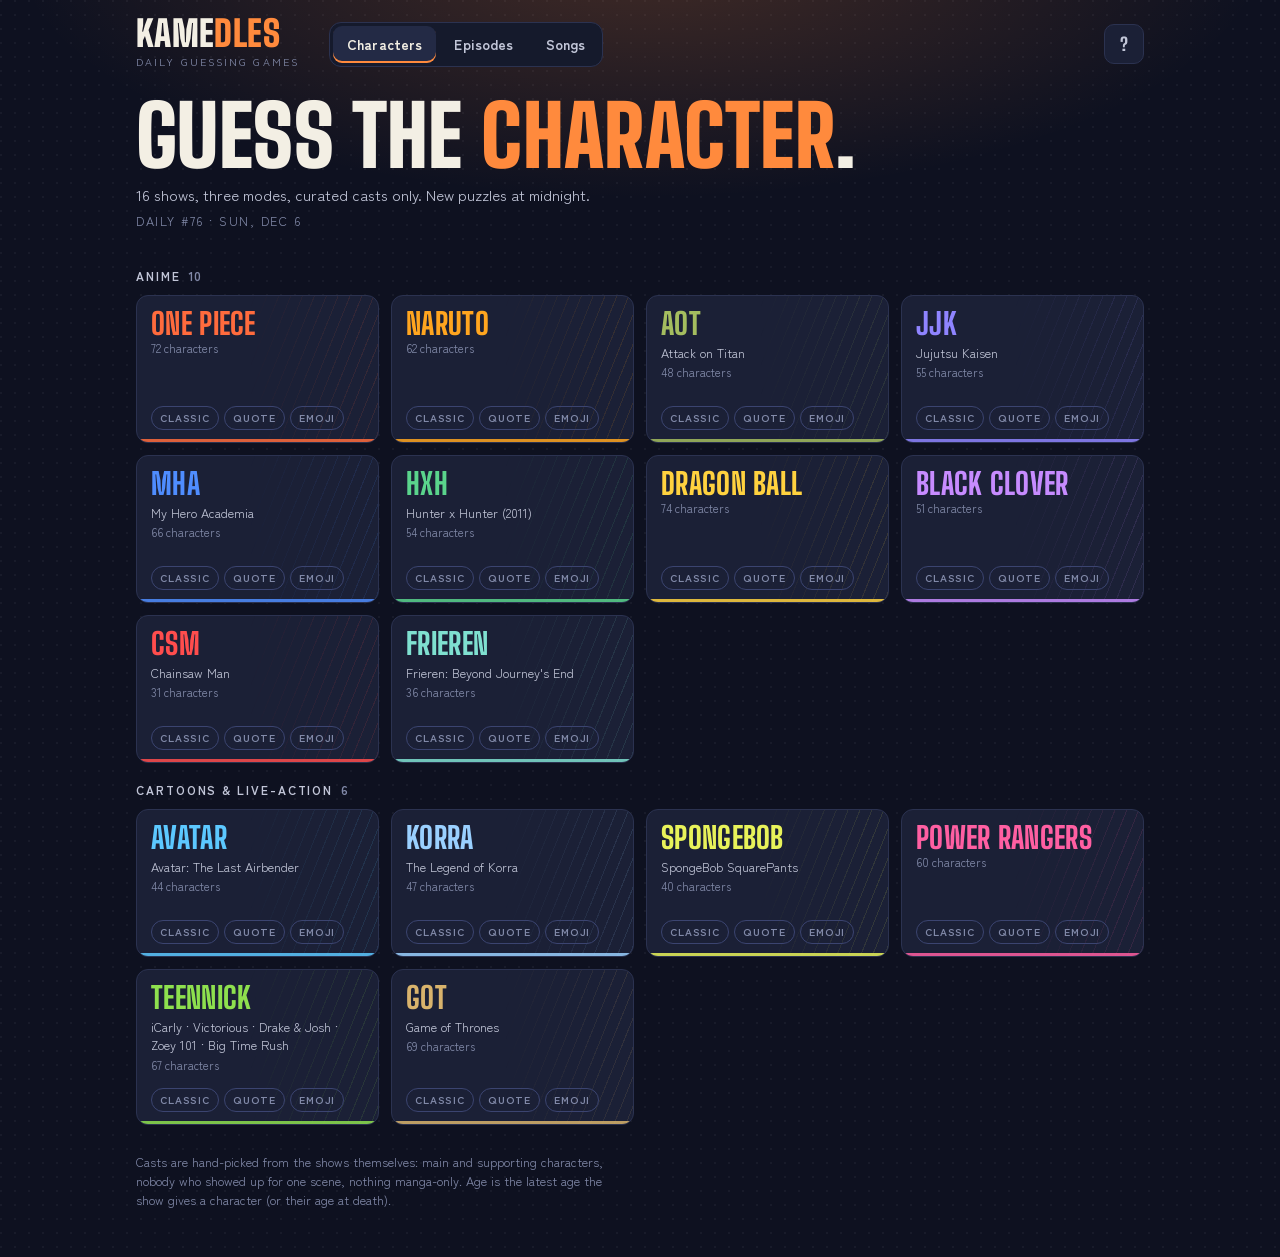
==== index.html @ 128ee5ff "Kamedles: daily character, episode and song guessing games Renamed from Shonendle since it's three g" ====
<!DOCTYPE html>
<html lang="en">
<head>
<meta charset="utf-8">
<meta name="viewport" content="width=device-width, initial-scale=1, viewport-fit=cover">
<meta name="referrer" content="no-referrer">
<title>Kamedles</title>
<meta name="description" content="Daily guessing games for the group: characters from 16 shows, episode stills, and songs from everyone's playlists.">
<link rel="preconnect" href="https://fonts.googleapis.com">
<link rel="preconnect" href="https://fonts.gstatic.com" crossorigin>
<link rel="stylesheet" href="https://fonts.googleapis.com/css2?family=Big+Shoulders+Display:wght@700;800;900&family=Zen+Kaku+Gothic+New:wght@400;500;700&display=swap">
<link rel="stylesheet" href="css/style.css">
</head>
<body>
<main id="app" class="wrap"></main>
<div id="modal" class="modal" hidden></div>
<div id="toast" class="toast" role="status" hidden></div>
<script src="data/index.js"></script>
<script src="data/onepiece.js"></script>
<script src="data/naruto.js"></script>
<script src="data/aot.js"></script>
<script src="data/jjk.js"></script>
<script src="data/mha.js"></script>
<script src="data/hxh.js"></script>
<script src="data/dragonball.js"></script>
<script src="data/blackclover.js"></script>
<script src="data/csm.js"></script>
<script src="data/frieren.js"></script>
<script src="data/avatar.js"></script>
<script src="data/spongebob.js"></script>
<script src="data/korra.js"></script>
<script src="data/powerrangers.js"></script>
<script src="data/teennick.js"></script>
<script src="data/got.js"></script>
<script src="data/images.js"></script>
<script src="data/episodes.js"></script>
<script src="data/songs.js"></script>
<script src="data/song-sources.js"></script>
<script src="js/app.js"></script>
<script src="js/episodes.js"></script>
<script src="js/songs.js"></script>
</body>
</html>
---- css/style.css ----
/* Kamedles — single dark theme, deliberately. */
:root {
  --ink: #0e1120;
  --ink-2: #151a2c;
  --panel: #1b2036;
  --panel-2: #232a45;
  --line: #2b3250;
  --line-2: #3b4470;
  --text: #f3efe4;
  --text-2: #c2c6d8;
  --muted: #8189a8;
  --accent: #ff8a3d;
  --accent-ink: #14110a;
  --ok: #1f8f56;
  --part: #e0b028;
  --part-ink: #1b1600;
  --bad: #a63a47;
  --unk: #343b5a;
  --radius: 12px;
  --font-display: "Big Shoulders Display", "Oswald", Impact, "Arial Narrow", sans-serif;
  --font-body: "Zen Kaku Gothic New", "Hiragino Sans", "Noto Sans JP", system-ui, -apple-system, "Segoe UI", sans-serif;
  color-scheme: dark;
}

*, *::before, *::after { box-sizing: border-box; }
[hidden] { display: none !important; }
html, body { margin: 0; }
html { height: 100%; }
body {
  min-height: 100%;
  font-family: var(--font-body);
  font-size: 15px;
  line-height: 1.5;
  color: var(--text);
  background-color: var(--ink);
  background-image:
    radial-gradient(ellipse 70% 40% at 50% -6%, color-mix(in srgb, var(--accent) 22%, transparent), transparent 70%),
    radial-gradient(circle at 1px 1px, rgba(255, 255, 255, 0.045) 1px, transparent 1.6px);
  background-size: 100% 100%, 14px 14px;
  background-attachment: fixed, scroll;
  -webkit-font-smoothing: antialiased;
  transition: background-color .3s;
}
button { font: inherit; color: inherit; cursor: pointer; }
button:focus-visible, input:focus-visible, a:focus-visible { outline: 2px solid var(--accent); outline-offset: 2px; }
a { color: var(--accent); }

.wrap { max-width: 1040px; margin: 0 auto; padding-inline: 16px; padding-block: 8px 48px; }

/* ---------- top bar ---------- */
.top { display: flex; align-items: center; justify-content: space-between; gap: 12px; padding-block: 10px 6px; }
.logo { display: flex; flex-direction: column; align-items: flex-start; gap: 0; background: none; border: 0; padding: 0; text-align: left; }
.logo-word {
  font-family: var(--font-display); font-weight: 900; font-size: 36px; line-height: .9; letter-spacing: .01em;
  text-transform: uppercase; color: var(--text);
}
.logo-word em { font-style: normal; color: var(--accent); }
.logo-sub { font-size: 10.5px; letter-spacing: .2em; text-transform: uppercase; color: var(--muted); margin-top: 4px; }
.top-actions { display: flex; gap: 8px; }
.ibtn {
  width: 40px; height: 40px; display: grid; place-items: center;
  border: 1px solid var(--line); border-radius: 10px; background: var(--panel); color: var(--text-2);
  font-family: var(--font-display); font-weight: 800; font-size: 18px;
}
.ibtn:hover { border-color: var(--line-2); color: var(--text); }
.ibtn svg { width: 18px; height: 18px; fill: none; stroke: currentColor; stroke-width: 2; stroke-linecap: round; stroke-linejoin: round; }

/* ---------- home ---------- */
.hero { padding-block: 22px 18px; }
.hero-title {
  font-family: var(--font-display); font-weight: 900; font-size: clamp(44px, 8vw, 84px); line-height: .9;
  margin: 0; text-transform: uppercase; letter-spacing: .005em; text-wrap: balance;
}
.hero-title em { font-style: normal; color: var(--accent); }
.hero-sub { margin: 10px 0 0; color: var(--text-2); max-width: 60ch; }
.hero-day { margin: 6px 0 0; font-size: 12.5px; letter-spacing: .12em; text-transform: uppercase; color: var(--muted); font-variant-numeric: tabular-nums; }

.series-grid { display: grid; grid-template-columns: repeat(auto-fill, minmax(196px, 1fr)); gap: 12px; }
.scard {
  position: relative; overflow: hidden; isolation: isolate;
  display: flex; flex-direction: column; justify-content: space-between; gap: 14px; min-height: 148px;
  padding: 14px 14px 12px; text-align: left;
  border: 1px solid var(--line); border-radius: var(--radius); background: var(--panel); color: var(--text);
  transition: transform .15s ease, border-color .15s ease, box-shadow .15s ease;
}
.scard::before {
  content: ""; position: absolute; inset: 0; z-index: -1; pointer-events: none;
  background: repeating-linear-gradient(112deg, transparent 0 10px, color-mix(in srgb, var(--accent) 14%, transparent) 10px 11px);
  -webkit-mask-image: linear-gradient(to left, #000 0%, transparent 55%);
  mask-image: linear-gradient(to left, #000 0%, transparent 55%);
  opacity: .9;
}
.scard::after {
  content: ""; position: absolute; left: 0; right: 0; bottom: 0; height: 3px; background: var(--accent); opacity: .85;
}
.scard:hover { transform: translateY(-2px); border-color: color-mix(in srgb, var(--accent) 55%, var(--line)); box-shadow: 0 10px 30px -18px color-mix(in srgb, var(--accent) 60%, transparent); }
.scard-big { font-family: var(--font-display); font-weight: 800; font-size: 30px; line-height: .92; text-transform: uppercase; color: var(--accent); letter-spacing: .01em; }
.scard-title { font-size: 12.5px; color: var(--text-2); margin-top: 6px; }
.scard-meta { font-size: 11.5px; color: var(--muted); margin-top: 2px; }
.pills { display: flex; flex-wrap: wrap; gap: 5px; }
.pill {
  font-size: 10.5px; letter-spacing: .08em; text-transform: uppercase; font-weight: 700;
  padding: 3px 8px; border-radius: 999px; border: 1px solid var(--line-2); color: var(--muted); background: transparent;
}
.pill.done { background: var(--ok); border-color: transparent; color: #fff; }
.pill.lost { background: var(--bad); border-color: transparent; color: #fff; }
.pill.live { border-color: var(--accent); color: var(--accent); }
.foot { margin-top: 28px; font-size: 12.5px; color: var(--muted); max-width: 70ch; }

/* ---------- play ---------- */
.play-head { display: flex; flex-wrap: wrap; align-items: flex-end; justify-content: space-between; gap: 10px 18px; margin-block: 6px 14px; }
.crumb { background: none; border: 0; padding: 0; color: var(--muted); font-size: 13px; font-weight: 600; }
.crumb:hover { color: var(--text); }
.series-title { font-family: var(--font-display); font-weight: 900; font-size: clamp(38px, 7vw, 64px); line-height: .88; margin: 4px 0 0; text-transform: uppercase; color: var(--accent); letter-spacing: .005em; }
.cutoff { margin: 6px 0 0; font-size: 12.5px; color: var(--muted); max-width: 60ch; }
.daybadge { font-size: 12px; letter-spacing: .12em; text-transform: uppercase; color: var(--muted); font-variant-numeric: tabular-nums; padding-bottom: 6px; }

.controls { display: flex; flex-wrap: wrap; align-items: center; justify-content: space-between; gap: 10px; margin-bottom: 14px; }
.seg { display: inline-flex; gap: 3px; padding: 3px; border-radius: 999px; background: var(--ink-2); border: 1px solid var(--line); }
.seg button { border: 0; background: transparent; color: var(--text-2); padding: 8px 15px; border-radius: 999px; font-weight: 700; font-size: 13.5px; line-height: 1; transition: background .15s, color .15s; }
.seg button:hover { color: var(--text); }
.seg button[aria-selected="true"] { background: var(--accent); color: var(--accent-ink); }
.seg.small button { padding: 7px 12px; font-size: 12.5px; }

.board { background: var(--panel); border: 1px solid var(--line); border-radius: 16px; padding: 18px; }
.lead { margin: 0 0 12px; color: var(--text-2); font-size: 14px; }
.lead b { color: var(--text); }

.prompt-quote { margin: 4px 0 18px; text-align: center; }
.prompt-quote blockquote {
  margin: 0; font-family: var(--font-display); font-weight: 800; font-size: clamp(26px, 4.6vw, 42px); line-height: 1.02;
  text-wrap: balance; letter-spacing: .005em;
}
.prompt-quote blockquote::before, .prompt-quote blockquote::after { color: var(--accent); }
.prompt-quote blockquote::before { content: "“ "; }
.prompt-quote blockquote::after { content: " ”"; }
.prompt-quote .who { margin-top: 8px; font-size: 12.5px; letter-spacing: .14em; text-transform: uppercase; color: var(--muted); }

.prompt-emoji { display: flex; flex-wrap: wrap; justify-content: center; gap: 10px; margin: 6px 0 18px; }
.emo { width: 66px; height: 66px; display: grid; place-items: center; font-size: 36px; line-height: 1; border-radius: 14px; background: var(--ink-2); border: 1px solid var(--line); }
.emo.slot { color: var(--muted); font-family: var(--font-display); font-weight: 800; font-size: 30px; border-style: dashed; border-color: var(--line-2); }
.emo.pop { animation: pop .35s cubic-bezier(.2, .8, .3, 1.4) both; }
.prompt-note { text-align: center; margin: -8px 0 14px; font-size: 12.5px; color: var(--muted); }

.guess-form { position: relative; }
.guess-input {
  width: 100%; padding: 14px 118px 14px 16px; font: inherit; font-size: 17px; color: var(--text);
  background: var(--ink-2); border: 1.5px solid var(--line-2); border-radius: 12px;
}
.guess-input::placeholder { color: var(--muted); }
.guess-input:focus { border-color: var(--accent); box-shadow: 0 0 0 3px color-mix(in srgb, var(--accent) 25%, transparent); outline: none; }
.guess-submit {
  position: absolute; right: 6px; top: 6px; bottom: 6px; padding: 0 16px; border: 0; border-radius: 9px;
  background: var(--accent); color: var(--accent-ink); font-weight: 800; letter-spacing: .04em; text-transform: uppercase; font-size: 13px;
}
.guess-submit:disabled { opacity: .45; cursor: default; }
.suggest {
  position: absolute; left: 0; right: 0; top: calc(100% + 6px); z-index: 30; max-height: 330px; overflow-y: auto;
  background: var(--panel-2); border: 1px solid var(--line-2); border-radius: 12px; box-shadow: 0 20px 40px -20px rgba(0, 0, 0, .8); padding: 4px;
}
.sug { display: flex; align-items: center; gap: 12px; width: 100%; padding: 7px 10px; border: 0; border-radius: 8px; background: transparent; text-align: left; font-weight: 600; }
.sug[aria-selected="true"], .sug:hover { background: color-mix(in srgb, var(--accent) 20%, transparent); }
.sug .alias { font-size: 12px; color: var(--muted); font-weight: 500; }
.sug { font-size: 15.5px; }
.sug-empty { padding: 10px 12px; color: var(--muted); font-size: 13.5px; }
.avatar {
  flex: 0 0 auto; width: 44px; height: 44px; border-radius: 9px; overflow: hidden; display: grid; place-items: center;
  font-family: var(--font-display); font-weight: 800; font-size: 16px; letter-spacing: .02em;
  background: color-mix(in srgb, var(--accent) 22%, var(--ink-2)); color: var(--accent);
  border: 1px solid color-mix(in srgb, var(--accent) 30%, var(--line));
}
.avatar img { width: 100%; height: 100%; object-fit: cover; object-position: 50% 20%; display: block; }
.avatar.lg { width: 76px; height: 76px; border-radius: 12px; font-size: 26px; }
.sug .avatar { width: 48px; height: 48px; }
.sug-name { display: flex; flex-direction: column; line-height: 1.2; }
/* classic grid */
.grid-wrap { overflow-x: auto; margin-top: 16px; padding-bottom: 6px; scrollbar-width: thin; }
.grid { display: grid; grid-template-columns: minmax(180px, 1.6fr) repeat(6, minmax(96px, 1fr)); gap: 6px; min-width: 792px; }
.gh { font-size: 10.5px; letter-spacing: .12em; text-transform: uppercase; color: var(--muted); text-align: center; padding: 2px 2px 6px; border-bottom: 1px solid var(--line); font-weight: 700; white-space: nowrap; overflow: hidden; text-overflow: ellipsis; }
.gh:first-child { text-align: left; }
.rows, .grow { display: contents; }
.tile {
  position: relative; min-height: 74px; padding: 8px 6px; border-radius: 9px;
  display: flex; flex-direction: column; align-items: center; justify-content: center; gap: 2px;
  text-align: center; font-size: 13px; font-weight: 600; line-height: 1.2; color: #fff; background: var(--unk);
  overflow-wrap: anywhere; backface-visibility: hidden;
}
.tile.ok { background: var(--ok); }
.tile.part { background: var(--part); color: var(--part-ink); }
.tile.bad { background: var(--bad); }
.tile.unk { background: var(--unk); color: var(--text-2); }
.tile.name .avatar { width: 54px; height: 54px; }
.tile.name { flex-direction: row; justify-content: flex-start; gap: 10px; text-align: left; padding-left: 8px; background: var(--ink-2); border: 1px solid var(--line); color: var(--text); font-weight: 700; }
.tile .val { font-variant-numeric: tabular-nums; }
.tile .val.big { font-size: 18px; font-family: var(--font-display); font-weight: 800; letter-spacing: .02em; }
.tile .arrow { font-size: 11px; letter-spacing: .06em; text-transform: uppercase; opacity: .95; font-weight: 800; }
.tile.anim { animation: flipin .55s cubic-bezier(.2, .7, .2, 1) both; animation-delay: calc(var(--i) * 110ms); }
@keyframes flipin {
  from { transform: rotateX(-90deg); background: var(--ink-2); color: transparent; }
  55% { color: transparent; }
  to { transform: none; }
}
@keyframes pop { from { transform: scale(.4); opacity: 0; } to { transform: none; opacity: 1; } }
.legend { display: flex; flex-wrap: wrap; gap: 6px 14px; margin-top: 12px; font-size: 12px; color: var(--muted); }
.legend span { display: inline-flex; align-items: center; gap: 6px; }
.legend i { display: inline-block; width: 12px; height: 12px; border-radius: 3px; }

/* quote / emoji guess list */
.glist { display: flex; flex-direction: column; gap: 6px; margin-top: 16px; }
.gi { display: flex; align-items: center; gap: 10px; padding: 9px 12px; border-radius: 10px; background: var(--bad); color: #fff; font-weight: 700; }
.gi.ok { background: var(--ok); }
.gi .avatar { width: 36px; height: 36px; background: rgba(0, 0, 0, .25); color: #fff; border-color: rgba(0, 0, 0, .2); }
.gi.anim { animation: slidein .3s ease both; }
@keyframes slidein { from { transform: translateY(-6px); opacity: 0; } to { transform: none; opacity: 1; } }
.hints { display: grid; grid-template-columns: repeat(auto-fit, minmax(160px, 1fr)); gap: 8px; margin-top: 14px; }
.hint {
  display: flex; flex-direction: column; align-items: flex-start; gap: 2px; text-align: left;
  border: 1px dashed var(--line-2); border-radius: 10px; padding: 9px 11px; font-size: 13.5px; min-height: 64px;
  background: transparent; color: var(--text);
}
.hint .hl { display: block; font-size: 10.5px; letter-spacing: .12em; text-transform: uppercase; color: var(--muted); font-weight: 700; }
.hint.locked { color: var(--muted); }
.hint.ready {
  border-style: solid; border-color: color-mix(in srgb, var(--accent) 60%, var(--line-2));
  background: repeating-linear-gradient(135deg, color-mix(in srgb, var(--accent) 12%, transparent) 0 8px, transparent 8px 16px);
  transition: transform .15s ease, background-color .15s ease;
}
.hint.ready:hover { transform: translateY(-1px); background-color: color-mix(in srgb, var(--accent) 10%, transparent); }
.hint.ready .tap { font-weight: 800; color: var(--accent); font-size: 13px; letter-spacing: .02em; }
.hint.open { border-style: solid; border-color: color-mix(in srgb, var(--accent) 55%, var(--line-2)); background: color-mix(in srgb, var(--accent) 9%, transparent); }
.hint.flip { animation: flipcard .45s cubic-bezier(.2, .7, .2, 1) both; }
@keyframes flipcard { from { transform: perspective(600px) rotateY(-90deg); opacity: .4; } to { transform: none; opacity: 1; } }

/* home groups */
.group { margin-top: 18px; }
.group:first-of-type { margin-top: 4px; }
.group-label {
  display: flex; align-items: baseline; gap: 8px; margin: 0 0 10px;
  font-size: 12px; letter-spacing: .16em; text-transform: uppercase; color: var(--text-2); font-weight: 700;
}
.group-label span { color: var(--muted); font-weight: 600; letter-spacing: .04em; }

/* reveal + result */
.reveal-row { display: flex; flex-wrap: wrap; align-items: center; justify-content: flex-end; gap: 8px; margin-top: 12px; min-height: 22px; font-size: 13px; color: var(--muted); }
.link-btn { background: none; border: 0; padding: 4px 6px; color: var(--muted); font-size: 13px; font-weight: 600; text-decoration: underline; text-underline-offset: 3px; }
.link-btn:hover { color: var(--text); }
.btn { padding: 10px 16px; border-radius: 10px; font-weight: 800; border: 1px solid var(--line-2); background: var(--panel-2); color: var(--text); font-size: 14px; }
.btn:hover { border-color: var(--accent); }
.btn.primary { background: var(--accent); color: var(--accent-ink); border-color: transparent; }
.btn.primary:hover { filter: brightness(1.08); }
.btn.small { padding: 7px 12px; font-size: 13px; }
.result {
  margin-top: 4px; margin-bottom: 4px; padding: 18px; border-radius: 14px;
  background: linear-gradient(135deg, color-mix(in srgb, var(--accent) 24%, var(--panel)), var(--panel) 70%);
  border: 1px solid color-mix(in srgb, var(--accent) 45%, var(--line));
  animation: slidein .35s ease both;
}
.result h2 { margin: 0; font-family: var(--font-display); font-weight: 900; font-size: 38px; line-height: .9; text-transform: uppercase; }
.result .sub { margin: 6px 0 0; color: var(--text-2); }
.answer { display: flex; align-items: center; gap: 12px; margin-top: 14px; }

.answer-name { font-size: 20px; font-weight: 700; line-height: 1.15; }
.answer-hint { font-size: 13px; color: var(--text-2); }
.facts { display: flex; flex-wrap: wrap; gap: 6px; margin-top: 12px; }
.fact { font-size: 12.5px; padding: 5px 9px; border-radius: 8px; background: rgba(0, 0, 0, .28); border: 1px solid var(--line); }
.fact b { color: var(--muted); font-weight: 600; margin-right: 5px; font-size: 11px; letter-spacing: .08em; text-transform: uppercase; }
.result-actions { display: flex; flex-wrap: wrap; align-items: center; gap: 8px; margin-top: 16px; }
.countdown { margin-left: auto; font-size: 13px; color: var(--text-2); font-variant-numeric: tabular-nums; }
.countdown b { font-family: var(--font-display); font-size: 18px; font-weight: 800; letter-spacing: .04em; color: var(--text); }

/* modal */
.modal { position: fixed; inset: 0; z-index: 60; display: grid; place-items: center; padding: 16px; background: rgba(5, 7, 15, .72); backdrop-filter: blur(3px); }
.dialog { width: min(600px, 100%); max-height: min(88vh, 88dvh); overflow: auto; background: var(--panel); border: 1px solid var(--line-2); border-radius: 16px; padding: 20px 20px 22px; box-shadow: 0 30px 60px -30px #000; }
.dialog-head { display: flex; align-items: center; justify-content: space-between; gap: 10px; margin-bottom: 12px; }
.dialog h2 { margin: 0; font-family: var(--font-display); font-weight: 900; font-size: 32px; text-transform: uppercase; line-height: .9; }
.dialog p { margin: 8px 0; color: var(--text-2); font-size: 14px; }
.dialog h3 { margin: 18px 0 6px; font-size: 12px; letter-spacing: .12em; text-transform: uppercase; color: var(--muted); }
.legend-tiles { display: grid; grid-template-columns: repeat(auto-fit, minmax(120px, 1fr)); gap: 8px; }
.legend-tiles .tile { min-height: 58px; }
.legend-tiles .cap { font-size: 12px; color: var(--muted); text-align: center; margin-top: 4px; }
.stat-grid { display: grid; grid-template-columns: repeat(4, 1fr); gap: 8px; }
.stat { background: var(--ink-2); border: 1px solid var(--line); border-radius: 10px; padding: 10px 8px; text-align: center; }
.stat b { display: block; font-family: var(--font-display); font-size: 30px; font-weight: 900; line-height: 1; color: var(--accent); font-variant-numeric: tabular-nums; }
.stat span { font-size: 10.5px; letter-spacing: .1em; text-transform: uppercase; color: var(--muted); }
.dist { display: grid; gap: 5px; }
.drow { display: grid; grid-template-columns: 28px 1fr; align-items: center; gap: 8px; font-size: 12.5px; color: var(--text-2); font-variant-numeric: tabular-nums; }
.dbar { height: 20px; border-radius: 5px; background: var(--line); position: relative; }
.dbar i { position: absolute; inset: 0 auto 0 0; border-radius: 5px; background: var(--accent); min-width: 22px; display: flex; align-items: center; justify-content: flex-end; padding-right: 6px; font-style: normal; font-weight: 800; font-size: 12px; color: var(--accent-ink); }
.mode-switch { display: flex; gap: 6px; margin-bottom: 10px; }

.toast {
  position: fixed; left: 50%; bottom: calc(24px + env(safe-area-inset-bottom, 0px)); transform: translateX(-50%);
  z-index: 80; padding: 10px 16px; border-radius: 10px; background: var(--text); color: var(--ink); font-weight: 700; font-size: 14px;
  box-shadow: 0 10px 30px -10px #000; animation: slidein .2s ease both;
}

@media (max-width: 560px) {
  .logo-word { font-size: 30px; }
  .board { padding: 14px 12px; }
  .stat-grid { grid-template-columns: repeat(2, 1fr); }
  .guess-input { padding-right: 96px; font-size: 16px; }
  .guess-submit { padding: 0 12px; }
  .result h2 { font-size: 32px; }
}
@media (prefers-reduced-motion: reduce) {
  *, *::before, *::after { animation: none !important; transition: none !important; }
}

/* ---------- site tabs ---------- */
.top { flex-wrap: wrap; }
.sitetabs { display: flex; gap: 4px; padding: 3px; border-radius: 12px; background: var(--ink-2); border: 1px solid var(--line); margin-right: auto; margin-left: 18px; }
.sitetab { border: 0; background: transparent; color: var(--text-2); font-weight: 700; font-size: 14px; padding: 8px 14px; border-radius: 9px; letter-spacing: .01em; }
.sitetab:hover { color: var(--text); background: color-mix(in srgb, var(--text) 6%, transparent); }
.sitetab[aria-current="page"] { background: var(--panel-2); color: var(--text); box-shadow: inset 0 -2px 0 var(--accent); }
@media (max-width: 640px) {
  .sitetabs { order: 3; width: 100%; margin: 6px 0 0; justify-content: space-between; }
  .sitetab { flex: 1; padding: 8px 6px; }
}
.controls-note { font-size: 12px; color: var(--muted); letter-spacing: .06em; text-transform: uppercase; }

/* ---------- episodes ---------- */
.ep-frame { position: relative; overflow: hidden; border-radius: 12px; background: #000; aspect-ratio: 16 / 9; width: min(100%, calc(58vh * 16 / 9)); max-width: 100%; margin: 0 auto 14px; border: 1px solid var(--line); }
.ep-img { width: 100%; height: 100%; object-fit: cover; display: block; will-change: transform; user-select: none; -webkit-user-drag: none; }
.zoom-note { position: absolute; left: 10px; bottom: 10px; padding: 4px 9px; border-radius: 8px; background: rgba(8, 10, 20, .72); color: var(--text); font-size: 12px; font-weight: 700; letter-spacing: .04em; backdrop-filter: blur(4px); }
.ep-frame.broken .ep-img { opacity: .15; }
.ep-broken { position: absolute; inset: 0; display: grid; place-items: center; padding: 20px; text-align: center; color: var(--text-2); font-size: 14px; }
.ep-code { flex: 0 0 auto; font-family: var(--font-display); font-weight: 800; font-size: 15px; letter-spacing: .03em; color: var(--accent); min-width: 64px; }
.ep-code.big { font-size: 26px; min-width: 0; padding: 6px 10px; border-radius: 10px; background: rgba(0, 0, 0, .28); }
.grid.ep-grid { grid-template-columns: minmax(220px, 2.4fr) minmax(120px, 1fr) minmax(110px, .9fr); min-width: 470px; }
.tile.ep-name { gap: 10px; }
.tile.ep-name .ep-code { font-size: 14px; min-width: 58px; }

/* ---------- songs ---------- */
.vol { display: inline-flex; align-items: center; gap: 8px; font-size: 14px; color: var(--text-2); }
.vol input { width: 120px; accent-color: var(--accent); }
.player { background: var(--ink-2); border: 1px solid var(--line); border-radius: 14px; padding: 16px; margin-bottom: 14px; }
.player-row { display: flex; align-items: center; gap: 14px; }
.play-btn { flex: 0 0 auto; width: 58px; height: 58px; border-radius: 50%; border: 0; background: var(--accent); display: grid; place-items: center; box-shadow: 0 8px 24px -10px color-mix(in srgb, var(--accent) 80%, transparent); transition: transform .12s ease; }
.play-btn:hover { transform: scale(1.05); }
.play-btn:disabled { opacity: .45; cursor: default; transform: none; }
.play-btn .tri { width: 0; height: 0; border-left: 18px solid var(--accent-ink); border-top: 11px solid transparent; border-bottom: 11px solid transparent; margin-left: 5px; }
.play-btn.playing .tri { width: 16px; height: 18px; border: 0; margin: 0; background: linear-gradient(90deg, var(--accent-ink) 0 35%, transparent 35% 65%, var(--accent-ink) 65%); }
.bar { position: relative; flex: 1; height: 14px; border-radius: 999px; background: var(--line); overflow: hidden; }
.bar-unlocked { position: absolute; inset: 0 auto 0 0; background: color-mix(in srgb, var(--accent) 22%, var(--line)); }
.bar-fill { position: absolute; inset: 0 auto 0 0; width: 0; background: var(--accent); border-radius: 999px; }
.bar-mark { position: absolute; top: 0; bottom: 0; width: 2px; margin-left: -1px; background: var(--ink); opacity: .9; }
.bar-mark.on { background: color-mix(in srgb, var(--ink) 70%, transparent); }
.bar-time { flex: 0 0 auto; font-variant-numeric: tabular-nums; font-size: 13px; color: var(--text-2); min-width: 78px; text-align: right; }
.player-actions { display: flex; align-items: center; justify-content: space-between; gap: 10px; margin-top: 12px; flex-wrap: wrap; }
.clip-label { font-size: 13px; color: var(--muted); }
.player-note { margin: 10px 0 0; font-size: 13px; color: var(--text-2); }
.attempts { display: grid; gap: 6px; margin-top: 14px; }
.att { display: flex; align-items: center; gap: 10px; min-height: 42px; padding: 8px 12px; border-radius: 10px; border: 1px solid var(--line); background: var(--ink-2); font-weight: 600; font-size: 14px; }
.att-n { flex: 0 0 22px; font-family: var(--font-display); font-weight: 800; color: var(--muted); }
.att-name { flex: 1; min-width: 0; overflow: hidden; text-overflow: ellipsis; white-space: nowrap; }
.att-name small { color: inherit; opacity: .75; font-weight: 500; }
.att-tag { font-size: 12px; font-weight: 800; letter-spacing: .04em; text-transform: uppercase; }
.att.empty { border-style: dashed; color: var(--muted); background: transparent; }
.att.skip { color: var(--text-2); background: var(--unk); border-color: transparent; }
.att.bad { background: var(--bad); border-color: transparent; color: #fff; }
.att.part { background: var(--part); border-color: transparent; color: var(--part-ink); }
.att.ok { background: var(--ok); border-color: transparent; color: #fff; }
.song-answer { align-items: flex-start; }
.album-art { flex: 0 0 auto; width: 132px; height: 132px; border-radius: 12px; object-fit: cover; box-shadow: 0 14px 30px -18px #000; background: var(--ink-2); display: grid; place-items: center; font-size: 42px; color: var(--muted); }
.who { display: flex; flex-wrap: wrap; align-items: center; gap: 6px; margin-top: 10px; }
.who-label { font-size: 11px; letter-spacing: .1em; text-transform: uppercase; color: var(--muted); font-weight: 700; margin-right: 2px; }
.chip { border: 1px solid var(--line-2); background: transparent; color: var(--text-2); border-radius: 999px; padding: 5px 11px; font-size: 13px; font-weight: 700; }
.chip.on { background: color-mix(in srgb, var(--accent) 22%, transparent); border-color: color-mix(in srgb, var(--accent) 60%, var(--line-2)); color: var(--text); }
button.chip:hover { border-color: var(--accent); }
.song-links { display: flex; flex-wrap: wrap; gap: 14px; margin-top: 12px; font-size: 13px; font-weight: 700; }
.people-filter { display: flex; flex-wrap: wrap; align-items: center; gap: 6px; margin: -4px 0 14px; }
.filter-label { font-size: 12px; color: var(--muted); font-weight: 700; letter-spacing: .06em; text-transform: uppercase; margin-right: 4px; }
.filter-note { font-size: 12.5px; color: var(--muted); margin-left: 6px; font-variant-numeric: tabular-nums; }
.party { margin-top: 14px; border: 1px solid var(--line); border-radius: 14px; background: var(--panel); }
.party summary { cursor: pointer; padding: 14px 16px; font-weight: 800; display: flex; align-items: baseline; gap: 10px; list-style: none; }
.party summary::-webkit-details-marker { display: none; }
.party summary::before { content: "▸"; color: var(--accent); transition: transform .15s; }
.party[open] summary::before { transform: rotate(90deg); }
.party summary span { font-size: 12.5px; color: var(--muted); font-weight: 600; }
.party-body { padding: 0 16px 16px; }
.party-grid { display: grid; grid-template-columns: repeat(auto-fill, minmax(230px, 1fr)); gap: 6px; }
.party-row { display: grid; grid-template-columns: 1fr auto auto auto auto; align-items: center; gap: 6px; padding: 6px 8px; border-radius: 10px; background: var(--ink-2); }
.party-name { font-weight: 700; overflow: hidden; text-overflow: ellipsis; white-space: nowrap; }
.party-score { font-family: var(--font-display); font-size: 22px; font-weight: 900; color: var(--accent); min-width: 28px; text-align: right; font-variant-numeric: tabular-nums; }
.party-add { display: flex; flex-wrap: wrap; gap: 8px; align-items: center; margin-top: 10px; }
.party-add input { flex: 1; min-width: 140px; padding: 8px 10px; border-radius: 9px; border: 1px solid var(--line-2); background: var(--ink-2); color: var(--text); font: inherit; }
@media (max-width: 560px) {
  .album-art { width: 96px; height: 96px; }
  .play-btn { width: 50px; height: 50px; }
  .bar-time { min-width: 64px; font-size: 12px; }
}
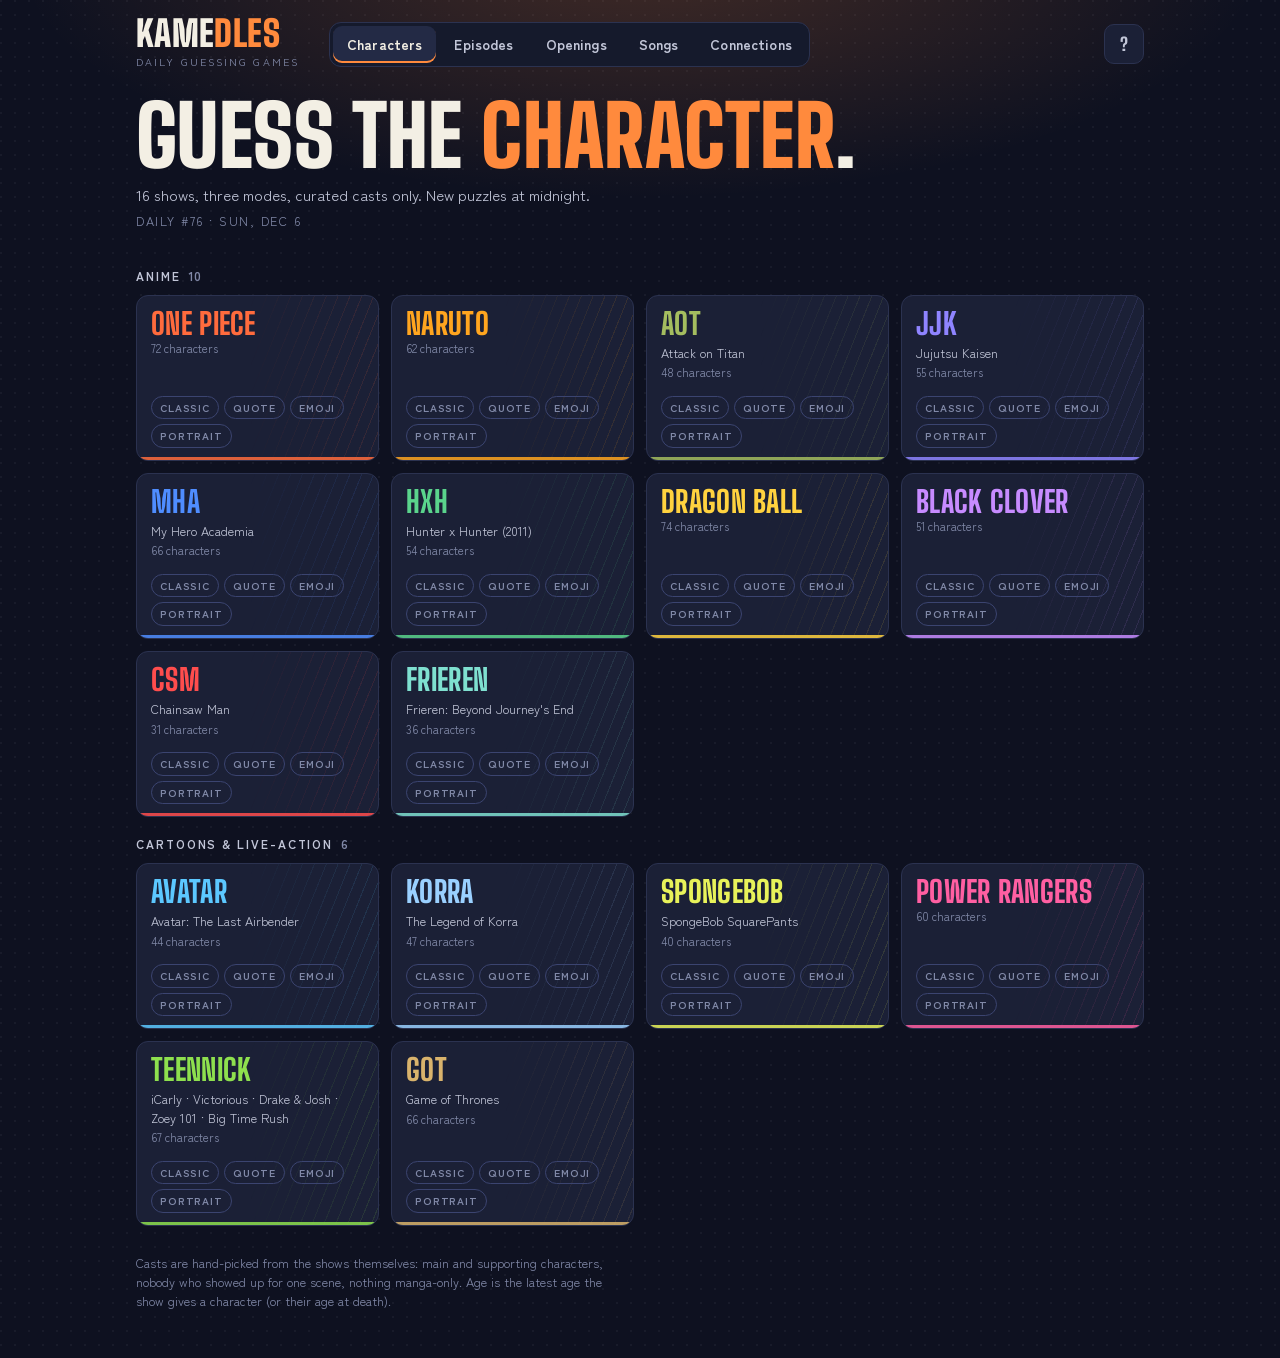
==== commit ffa4841f: "Add Connections and Openings tabs, and a Portrait mode for Characters Connections - NYT-style: 16 ti" ====
--- a/index.html
+++ b/index.html
@@ -5,7 +5,7 @@
 <meta name="viewport" content="width=device-width, initial-scale=1, viewport-fit=cover">
 <meta name="referrer" content="no-referrer">
 <title>Kamedles</title>
-<meta name="description" content="Daily guessing games for the group: characters from 16 shows, episode stills, and songs from everyone's playlists.">
+<meta name="description" content="Daily guessing games for the group: characters from 16 shows, episode stills, anime openings, songs from everyone's playlists, and Connections.">
 <link rel="preconnect" href="https://fonts.googleapis.com">
 <link rel="preconnect" href="https://fonts.gstatic.com" crossorigin>
 <link rel="stylesheet" href="https://fonts.googleapis.com/css2?family=Big+Shoulders+Display:wght@700;800;900&family=Zen+Kaku+Gothic+New:wght@400;500;700&display=swap">
@@ -36,8 +36,12 @@
 <script src="data/episodes.js"></script>
 <script src="data/songs.js"></script>
 <script src="data/song-sources.js"></script>
+<script src="data/openings.js"></script>
+<script src="data/connections.js"></script>
 <script src="js/app.js"></script>
 <script src="js/episodes.js"></script>
+<script src="js/openings.js"></script>
 <script src="js/songs.js"></script>
+<script src="js/connections.js"></script>
 </body>
 </html>
--- a/css/style.css
+++ b/css/style.css
@@ -138,6 +138,7 @@
 
 .prompt-emoji { display: flex; flex-wrap: wrap; justify-content: center; gap: 10px; margin: 6px 0 18px; }
 .emo { width: 66px; height: 66px; display: grid; place-items: center; font-size: 36px; line-height: 1; border-radius: 14px; background: var(--ink-2); border: 1px solid var(--line); }
+.emo .emoji-art { width: 42px; height: 42px; }
 .emo.slot { color: var(--muted); font-family: var(--font-display); font-weight: 800; font-size: 30px; border-style: dashed; border-color: var(--line-2); }
 .emo.pop { animation: pop .35s cubic-bezier(.2, .8, .3, 1.4) both; }
 .prompt-note { text-align: center; margin: -8px 0 14px; font-size: 12.5px; color: var(--muted); }
@@ -191,6 +192,8 @@
 .tile.unk { background: var(--unk); color: var(--text-2); }
 .tile.name .avatar { width: 54px; height: 54px; }
 .tile.name { flex-direction: row; justify-content: flex-start; gap: 10px; text-align: left; padding-left: 8px; background: var(--ink-2); border: 1px solid var(--line); color: var(--text); font-weight: 700; }
+.tile.name.ok { background: var(--ok); border-color: transparent; color: #fff; }
+.tile.name.bad { background: var(--bad); border-color: transparent; color: #fff; }
 .tile .val { font-variant-numeric: tabular-nums; }
 .tile .val.big { font-size: 18px; font-family: var(--font-display); font-weight: 800; letter-spacing: .02em; }
 .tile .arrow { font-size: 11px; letter-spacing: .06em; text-transform: uppercase; opacity: .95; font-weight: 800; }
@@ -312,10 +315,12 @@
 .sitetab { border: 0; background: transparent; color: var(--text-2); font-weight: 700; font-size: 14px; padding: 8px 14px; border-radius: 9px; letter-spacing: .01em; }
 .sitetab:hover { color: var(--text); background: color-mix(in srgb, var(--text) 6%, transparent); }
 .sitetab[aria-current="page"] { background: var(--panel-2); color: var(--text); box-shadow: inset 0 -2px 0 var(--accent); }
-@media (max-width: 640px) {
-  .sitetabs { order: 3; width: 100%; margin: 6px 0 0; justify-content: space-between; }
-  .sitetab { flex: 1; padding: 8px 6px; }
-}
+@media (max-width: 900px) {
+  .sitetabs { order: 3; width: 100%; margin: 6px 0 0; justify-content: space-between; overflow-x: auto; scrollbar-width: none; }
+  .sitetabs::-webkit-scrollbar { display: none; }
+  .sitetab { flex: 1 0 auto; padding: 8px 10px; white-space: nowrap; }
+}
+@media (max-width: 480px) { .sitetab { font-size: 13px; padding: 8px 8px; } }
 .controls-note { font-size: 12px; color: var(--muted); letter-spacing: .06em; text-transform: uppercase; }
 
 /* ---------- episodes ---------- */
@@ -323,12 +328,57 @@
 .ep-img { width: 100%; height: 100%; object-fit: cover; display: block; will-change: transform; user-select: none; -webkit-user-drag: none; }
 .zoom-note { position: absolute; left: 10px; bottom: 10px; padding: 4px 9px; border-radius: 8px; background: rgba(8, 10, 20, .72); color: var(--text); font-size: 12px; font-weight: 700; letter-spacing: .04em; backdrop-filter: blur(4px); }
 .ep-frame.broken .ep-img { opacity: .15; }
+.portrait-frame { position: relative; overflow: hidden; width: min(100%, 300px); aspect-ratio: 1; margin: 6px auto 18px; border-radius: 14px; background: var(--ink-2); border: 1px solid var(--line); }
+.portrait-img { width: 100%; height: 100%; object-fit: cover; object-position: 50% 20%; display: block; will-change: transform; user-select: none; -webkit-user-drag: none; }
+.portrait-frame.broken .portrait-img { opacity: .15; }
 .ep-broken { position: absolute; inset: 0; display: grid; place-items: center; padding: 20px; text-align: center; color: var(--text-2); font-size: 14px; }
 .ep-code { flex: 0 0 auto; font-family: var(--font-display); font-weight: 800; font-size: 15px; letter-spacing: .03em; color: var(--accent); min-width: 64px; }
 .ep-code.big { font-size: 26px; min-width: 0; padding: 6px 10px; border-radius: 10px; background: rgba(0, 0, 0, .28); }
 .grid.ep-grid { grid-template-columns: minmax(220px, 2.4fr) minmax(120px, 1fr) minmax(110px, .9fr); min-width: 470px; }
 .tile.ep-name { gap: 10px; }
 .tile.ep-name .ep-code { font-size: 14px; min-width: 58px; }
+
+.ep-picker { margin-bottom: 14px; padding: 12px; border: 1px solid var(--line); border-radius: 14px; background: var(--ink-2); }
+.ep-picker-top { display: flex; flex-wrap: wrap; align-items: center; justify-content: space-between; gap: 8px; margin-bottom: 10px; }
+.ep-groups { display: flex; flex-wrap: wrap; gap: 6px; }
+.ep-group { border: 1px solid var(--line-2); background: transparent; color: var(--text-2); border-radius: 999px; padding: 6px 12px; font: inherit; font-size: 13px; font-weight: 700; cursor: pointer; }
+.ep-group:hover { border-color: var(--accent); color: var(--text); }
+.ep-group[aria-selected="true"] { background: var(--accent); border-color: var(--accent); color: var(--accent-ink); }
+.ep-search { flex: 1 1 180px; max-width: 260px; padding: 8px 10px; border-radius: 9px; border: 1px solid var(--line-2); background: var(--ink); color: var(--text); font: inherit; font-size: 14px; }
+.ep-list { display: grid; grid-template-columns: repeat(auto-fill, minmax(240px, 1fr)); gap: 6px; max-height: 340px; overflow-y: auto; }
+.ep-pick { display: flex; align-items: baseline; gap: 10px; min-width: 0; padding: 9px 10px; border-radius: 9px; border: 1px solid var(--line); background: var(--panel); color: var(--text); font: inherit; font-size: 14px; font-weight: 600; text-align: left; cursor: pointer; }
+.ep-pick:hover:not(:disabled) { border-color: var(--accent); }
+.ep-pick .ep-code { flex: 0 0 auto; min-width: 34px; font-family: var(--font-display); font-weight: 800; color: var(--accent); }
+.ep-pick .ep-title { flex: 1; min-width: 0; }
+.ep-pick.used { opacity: .4; cursor: default; text-decoration: line-through; }
+@media (max-width: 560px) { .ep-search { max-width: none; } .ep-list { grid-template-columns: 1fr; max-height: 300px; } }
+
+/* ---------- connections ---------- */
+.conn-board { display: grid; gap: 8px; max-width: 640px; margin: 0 auto; }
+.conn-row { display: grid; place-items: center; gap: 2px; min-height: 72px; padding: 10px 12px; border-radius: 12px; color: #15131a; text-align: center; }
+.conn-row b { font-family: var(--font-display); font-size: 17px; font-weight: 900; letter-spacing: .04em; text-transform: uppercase; }
+.conn-row span { font-size: 14px; font-weight: 600; }
+.conn-row.lv1 { background: #f3d45c; } .conn-row.lv2 { background: #8ec46a; } .conn-row.lv3 { background: #8fb4ea; } .conn-row.lv4 { background: #b48ad9; }
+.conn-row.fresh { animation: pop .35s cubic-bezier(.2, .8, .3, 1.4) both; }
+.conn-row.revealed { opacity: .72; }
+.conn-grid { display: grid; grid-template-columns: repeat(4, 1fr); gap: 8px; }
+.conn-tile { min-height: 72px; padding: 6px; border-radius: 12px; border: 0; background: var(--panel-2); color: var(--text); font: inherit; font-size: 15px; font-weight: 800; line-height: 1.15; overflow-wrap: anywhere; cursor: pointer; transition: background .12s, transform .12s; }
+.conn-tile:hover { background: color-mix(in srgb, var(--panel-2) 80%, var(--text)); }
+.conn-tile.on { background: var(--text); color: var(--ink); }
+.conn-tile.long { font-size: 12.5px; }
+.conn-tile.shake { animation: conn-shake .4s ease; }
+@keyframes conn-shake { 0%, 100% { transform: translateX(0); } 20%, 60% { transform: translateX(-5px); } 40%, 80% { transform: translateX(5px); } }
+.conn-controls { display: flex; flex-wrap: wrap; align-items: center; justify-content: space-between; gap: 10px; margin-top: 6px; }
+.conn-mistakes { display: flex; align-items: center; gap: 6px; font-size: 13px; color: var(--text-2); }
+.conn-mistakes i { width: 11px; height: 11px; border-radius: 50%; background: var(--line); }
+.conn-mistakes i.on { background: var(--text-2); }
+.conn-buttons { display: flex; gap: 8px; }
+.conn-share-grid { white-space: pre; line-height: 1.25; font-size: 18px; margin: 4px 0 14px; }
+@media (max-width: 560px) {
+  .conn-tile { min-height: 62px; font-size: 13px; padding: 4px; }
+  .conn-tile.long { font-size: 11px; }
+  .conn-row span { font-size: 12.5px; }
+}
 
 /* ---------- songs ---------- */
 .vol { display: inline-flex; align-items: center; gap: 8px; font-size: 14px; color: var(--text-2); }
@@ -378,10 +428,14 @@
 .party[open] summary::before { transform: rotate(90deg); }
 .party summary span { font-size: 12.5px; color: var(--muted); font-weight: 600; }
 .party-body { padding: 0 16px 16px; }
-.party-grid { display: grid; grid-template-columns: repeat(auto-fill, minmax(230px, 1fr)); gap: 6px; }
-.party-row { display: grid; grid-template-columns: 1fr auto auto auto auto; align-items: center; gap: 6px; padding: 6px 8px; border-radius: 10px; background: var(--ink-2); }
-.party-name { font-weight: 700; overflow: hidden; text-overflow: ellipsis; white-space: nowrap; }
-.party-score { font-family: var(--font-display); font-size: 22px; font-weight: 900; color: var(--accent); min-width: 28px; text-align: right; font-variant-numeric: tabular-nums; }
+.party-cols { display: grid; grid-template-columns: repeat(auto-fill, minmax(104px, 1fr)); gap: 8px; }
+.party-col { display: flex; flex-direction: column; align-items: center; gap: 6px; min-width: 0; padding: 12px 8px 8px; border-radius: 12px; border: 1px solid var(--line); background: var(--ink-2); }
+.party-col.lead { border-color: var(--accent); box-shadow: inset 0 0 0 1px var(--accent); }
+.party-col.lead .party-name::before { content: "👑 "; }
+.party-name { max-width: 100%; font-weight: 700; overflow: hidden; text-overflow: ellipsis; white-space: nowrap; }
+.party-score { font-family: var(--font-display); font-size: 40px; line-height: 1; font-weight: 900; color: var(--accent); font-variant-numeric: tabular-nums; }
+.party-btns { display: flex; gap: 6px; }
+.party-remove { font-size: 12px; }
 .party-add { display: flex; flex-wrap: wrap; gap: 8px; align-items: center; margin-top: 10px; }
 .party-add input { flex: 1; min-width: 140px; padding: 8px 10px; border-radius: 9px; border: 1px solid var(--line-2); background: var(--ink-2); color: var(--text); font: inherit; }
 @media (max-width: 560px) {
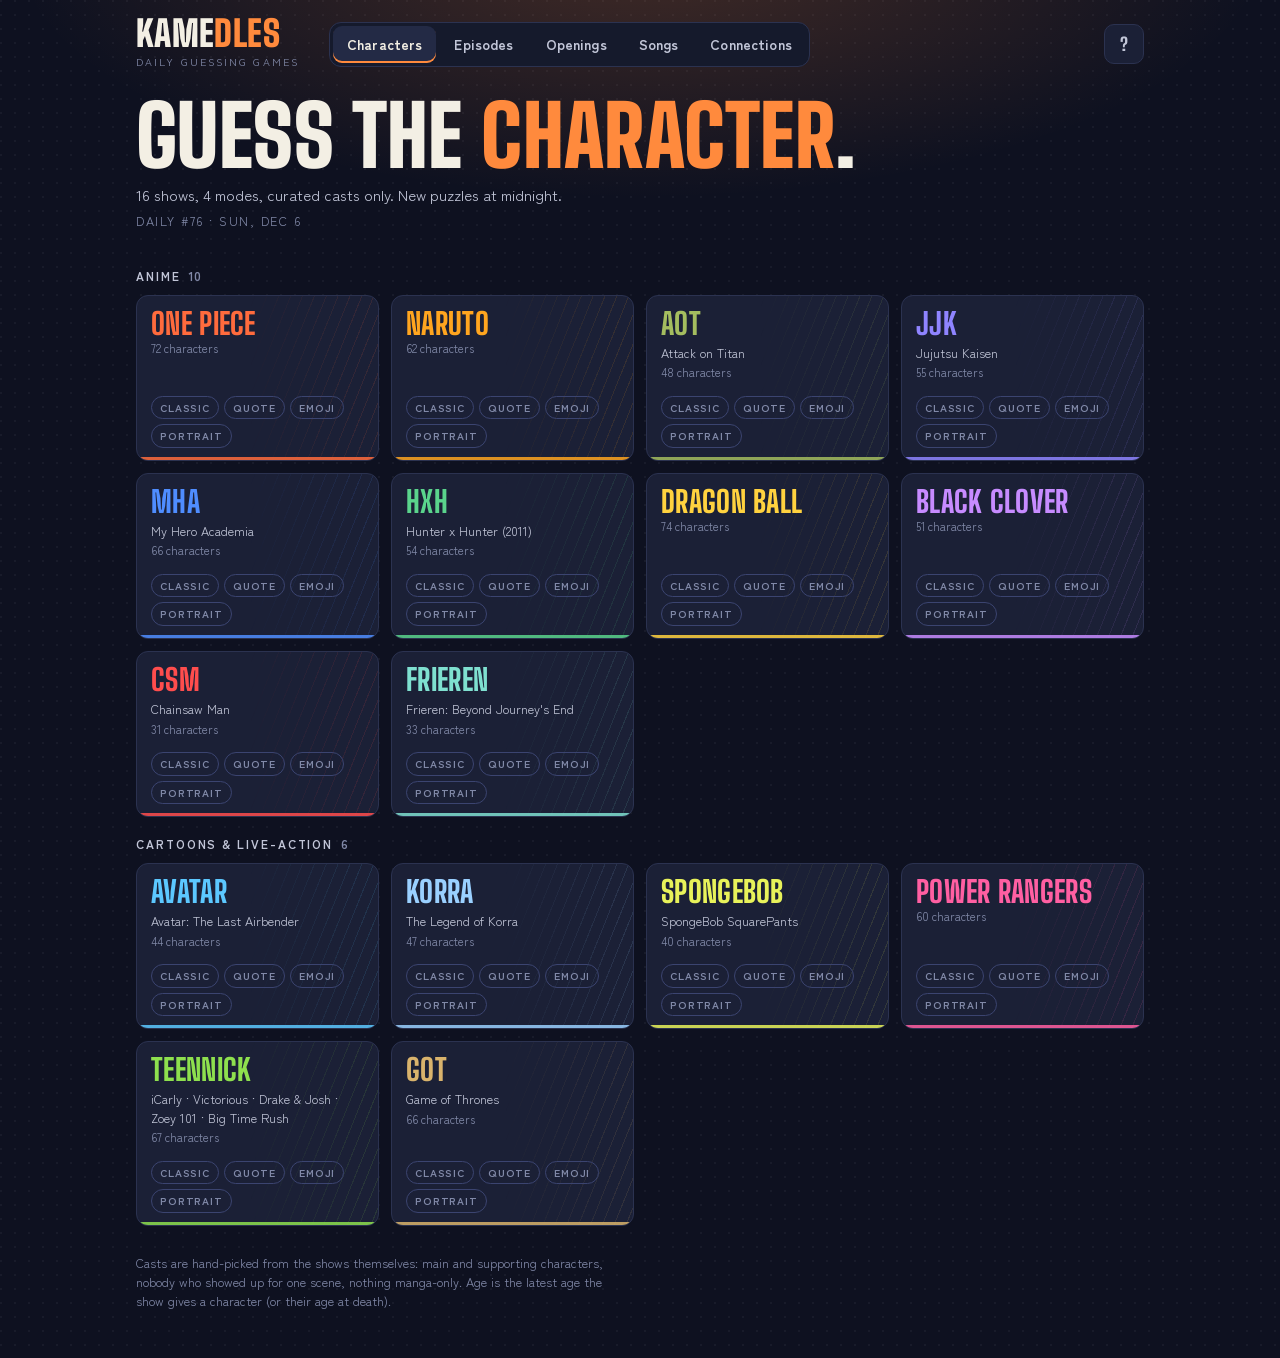
==== commit 6b0a478a: "Openings recheck, full-body Portrait pictures, split-proof Connections, Frieren S1 only - Openings: " ====
--- a/index.html
+++ b/index.html
@@ -33,6 +33,7 @@
 <script src="data/teennick.js"></script>
 <script src="data/got.js"></script>
 <script src="data/images.js"></script>
+<script src="data/bodies.js"></script>
 <script src="data/episodes.js"></script>
 <script src="data/songs.js"></script>
 <script src="data/song-sources.js"></script>
--- a/css/style.css
+++ b/css/style.css
@@ -328,9 +328,14 @@
 .ep-img { width: 100%; height: 100%; object-fit: cover; display: block; will-change: transform; user-select: none; -webkit-user-drag: none; }
 .zoom-note { position: absolute; left: 10px; bottom: 10px; padding: 4px 9px; border-radius: 8px; background: rgba(8, 10, 20, .72); color: var(--text); font-size: 12px; font-weight: 700; letter-spacing: .04em; backdrop-filter: blur(4px); }
 .ep-frame.broken .ep-img { opacity: .15; }
-.portrait-frame { position: relative; overflow: hidden; width: min(100%, 300px); aspect-ratio: 1; margin: 6px auto 18px; border-radius: 14px; background: var(--ink-2); border: 1px solid var(--line); }
-.portrait-img { width: 100%; height: 100%; object-fit: cover; object-position: 50% 20%; display: block; will-change: transform; user-select: none; -webkit-user-drag: none; }
+.portrait-frame { position: relative; overflow: hidden; width: min(100%, 320px); aspect-ratio: 4 / 5; margin: 6px auto 18px; border-radius: 14px; background: var(--ink-2); border: 1px solid var(--line); }
+/* sized and placed by showPortrait(): the picture's natural size, moved and scaled around the focus */
+.portrait-img { position: absolute; left: 0; top: 0; max-width: none; transform-origin: 0 0; will-change: transform; user-select: none; -webkit-user-drag: none; }
+.portrait-frame.loading .portrait-img { visibility: hidden; }
+.portrait-frame.loading::after { content: ""; position: absolute; inset: 0; background: linear-gradient(100deg, transparent 30%, rgba(255, 255, 255, .06) 50%, transparent 70%) 0 0 / 200% 100%; animation: shimmer 1.2s linear infinite; }
+@keyframes shimmer { to { background-position: -200% 0; } }
 .portrait-frame.broken .portrait-img { opacity: .15; }
+.zoom-note:empty { display: none; }
 .ep-broken { position: absolute; inset: 0; display: grid; place-items: center; padding: 20px; text-align: center; color: var(--text-2); font-size: 14px; }
 .ep-code { flex: 0 0 auto; font-family: var(--font-display); font-weight: 800; font-size: 15px; letter-spacing: .03em; color: var(--accent); min-width: 64px; }
 .ep-code.big { font-size: 26px; min-width: 0; padding: 6px 10px; border-radius: 10px; background: rgba(0, 0, 0, .28); }
